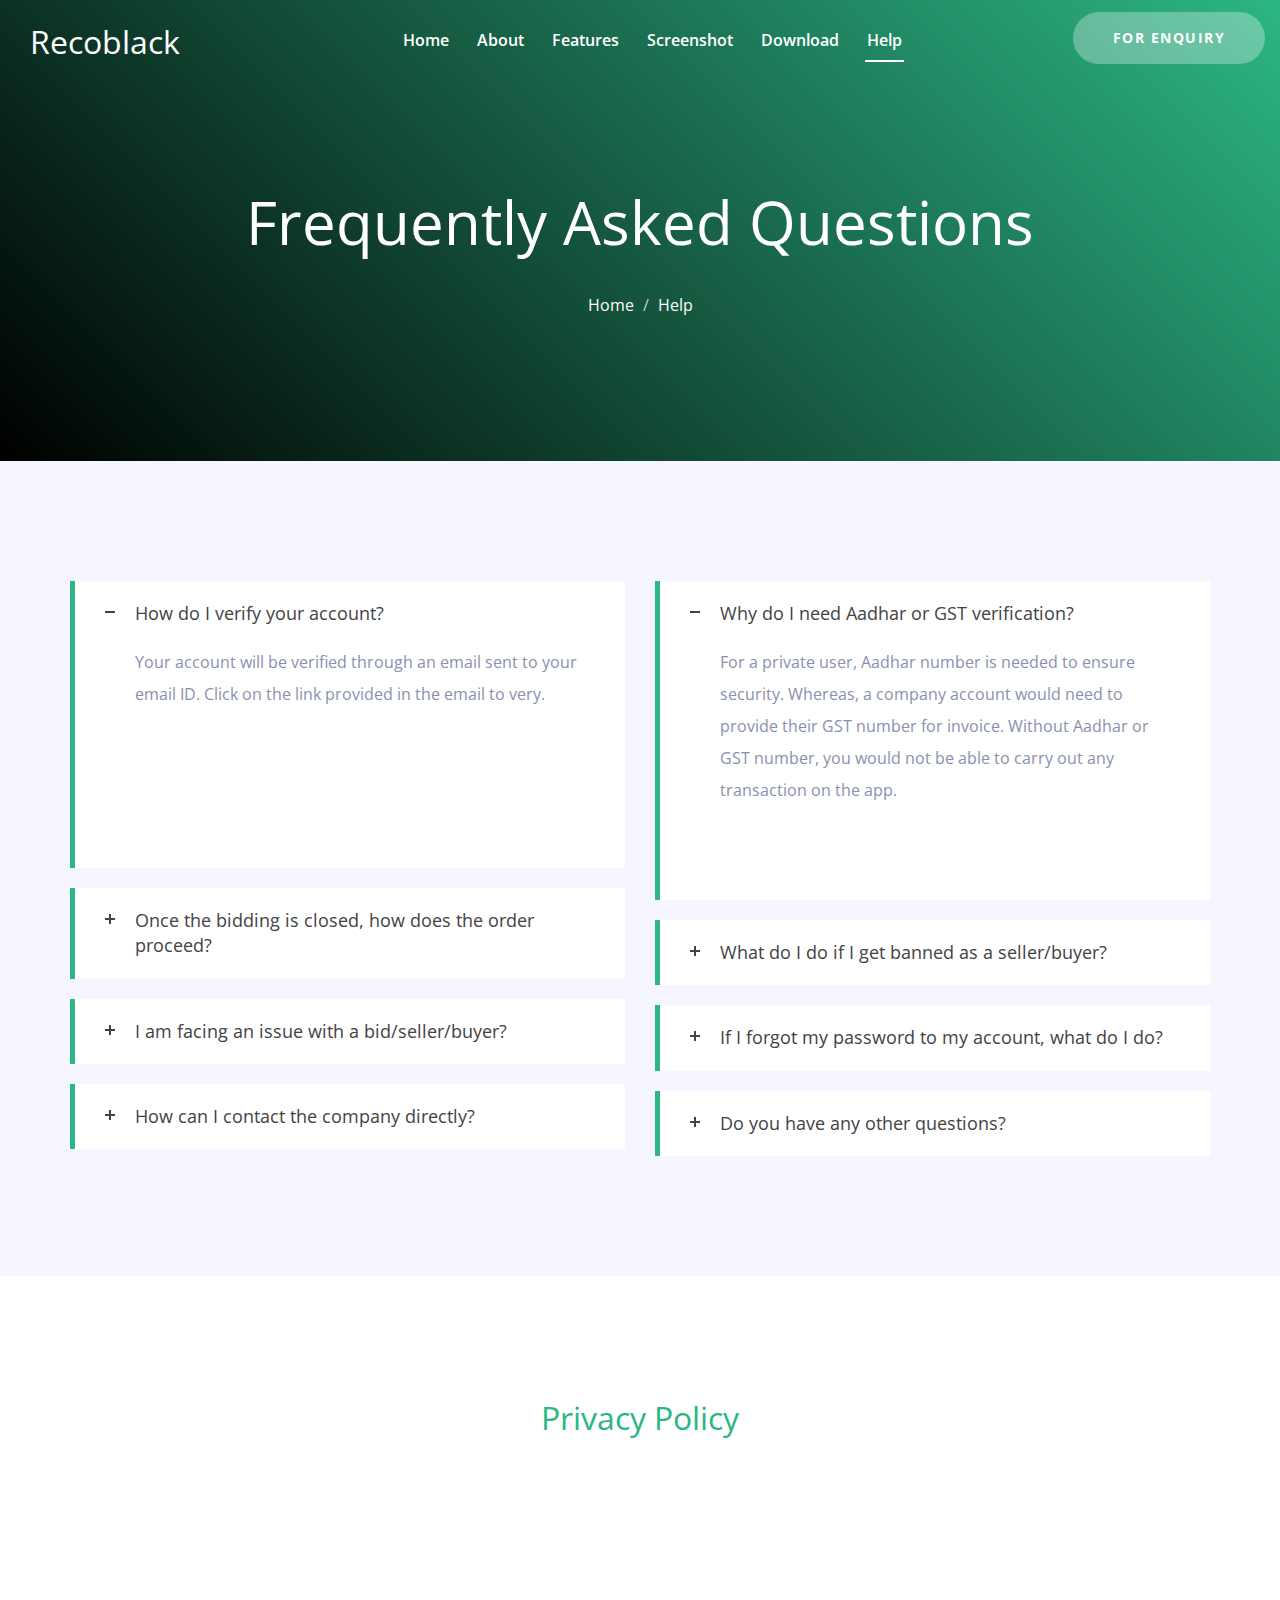
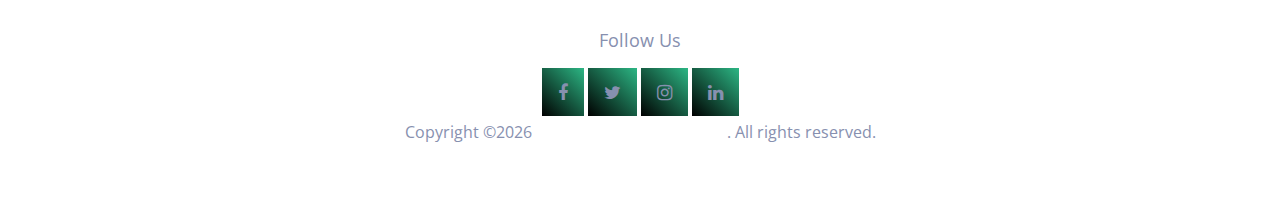
==== help.html @ 941f331d "Add files via upload" ====
<!doctype html>
<html class="no-js" lang="zxx">

<head>
    <meta charset="utf-8">
    <meta name="author" content="Ashekur Rahman">
    <meta name="description" content="">
    <meta name="keywords" content="HTML,CSS,XML,JavaScript">
    <meta http-equiv="x-ua-compatible" content="ie=edge">
    <meta name="viewport" content="width=device-width, initial-scale=1.0">
    <!-- Title -->
    <title>Recoblack</title>
    <link rel="stylesheet" href="https://www.w3schools.com/w3css/4/w3.css">
<link rel="stylesheet" href="https://www.w3schools.com/lib/w3-theme-black.css">
<link rel="stylesheet" href="https://cdnjs.cloudflare.com/ajax/libs/font-awesome/4.7.0/css/font-awesome.min.css">
    <!-- Place favicon.ico in the root directory -->
    <link rel="apple-touch-icon" href="images/apple-touch-icon.png">
    
    <!-- Plugin-CSS -->
    <link rel="stylesheet" href="css/bootstrap.min.css">
    <link rel="stylesheet" href="css/owl.carousel.min.css">
    <link rel="stylesheet" href="css/linearicons.css">
    <link rel="stylesheet" href="css/magnific-popup.css">
    <link rel="stylesheet" href="css/animate.css">
    <!-- Main-Stylesheets -->
    <link rel="stylesheet" href="css/normalize.css">
    <link rel="stylesheet" href="style.css">
    <link rel="stylesheet" href="css/responsive.css">
    <script src="js/vendor/modernizr-2.8.3.min.js"></script>
</head>

<body data-spy="scroll" data-target=".mainmenu-area">
    <!-- Preloader-content -->
    <div class="preloader">
        <span><i class="lnr lnr-sun"></i></span>
    </div>
    <!-- MainMenu-Area -->
    <nav class="mainmenu-area" data-spy="affix" data-offset-top="200">
        <div class="container-fluid">
            <div class="navbar-header">
                <button type="button" class="navbar-toggle" data-toggle="collapse" data-target="#primary_menu">
                    <span class="icon-bar"></span>
                    <span class="icon-bar"></span>
                    <span class="icon-bar"></span>
                </button>
                <a class="navbar-brand" href="index.html"><!---<img src="images/logo.png" alt="Logo">--> <h3 class="white-color">Recoblack</h3> </a>
                
            </div>
            <div class="collapse navbar-collapse" id="primary_menu">
                <ul class="nav navbar-nav mainmenu">
                    <li><a href="index.html#home_page">Home</a></li>
                    <li><a href="index.html#about_page">About</a></li>
                    <li><a href="index.html#features_page">Features</a></li>
                    <li><a href="index.html#gallery_page">Screenshot</a></li>
                    <li><a href="index.html#download">Download</a></li>

                    <li class="active"><a href="#">Help</a></li>
                </ul>
                <div class="right-button hidden-xs" >
                    <a href="#" onclick="document.getElementById('contact').style.display='block'">For Enquiry</a>
                </div>
            </div>
        </div>
    </nav>
    <!-- MainMenu-Area-End -->

    <header class="site-header">
        <div class="container">
            <div class="row">
                <div class="col-xs-12 text-center">
                    <h1 class="white-color">Frequently Asked Questions</h1>
                    <ul class="breadcrumb">
                        <li><a href="index.html">Home</a></li>
                        <li>Help</li>
                    </ul>
                </div>
            </div>
        </div>
    </header>
    <section id="questions_page" class="questions-area section-padding">
        <div class="container">
           
            <div class="row">
                <div class="col-xs-12 col-sm-6">
                    <div class="toggole-boxs">
                        <h3>How do I verify your account? </h3>
                        <div>
                            <p>Your account will be verified through an email sent to your email ID. Click on the link provided in the email to very.</p>
                        </div>
                        <h3>Once the bidding is closed, how does the order proceed?</h3>
                        <div>
                            <p>Once the bidding has closed, the top three buyers would be chosen. The seller will then contact the top three and would proceed to sell his product to the bidder of choice and vice versa. Recoblack is an enabling platform for buyer and seller to connect. We are not responsible for offline transactions post bidding. </p>
                        </div>
                        <h3>I am facing an issue with a bid/seller/buyer? </h3>
                        <div>
                            <p>If you are facing any problem please contact the recoblack support team via email only, which is provided in the contact us section.</p>
                        </div>
                        <h3>How can I contact the company directly?   </h3>
                        <div>
                            <p>Various ways to contact the company are provided in the contact us section.</p>
                        </div>
                    </div>
                </div>
                <div class="col-xs-12 col-sm-6">
                    <div class="space-20 hidden visible-xs"></div>
                    <div class="toggole-boxs">
                        <h3>Why do I need Aadhar or GST verification? </h3>
                        <div>
                            <p>For a private user, Aadhar number is needed to ensure security. Whereas, a company account would need to provide their GST number for invoice. Without Aadhar or GST number, you would not be able to carry out any transaction on the app.</p>
                            
                        </div>
                        <h3>What do I do if I get banned as a seller/buyer? </h3>
                        <div>
                            <p>If you get banned as a seller/buyer it means you have violated the terms and conditions resulting in your account being suspended. In order to fix this issue, you will need to get in touch with our customer care via email only. Please provide relevant screenshots and describe the issue which led to the ban which would help us understand how we can fix the issue.</p>
                        </div>
                        <h3>If I forgot my password to my account, what do I do?     </h3>
                        <div>
                            <p>You can click on the forgot password option. We will send you an email with a link provided to reset your password. </p>
                        </div>
                        <h3>Do you have any other questions? </h3>
                        <div>
                            <p>Various ways to contact the company are provided in the contact us section or use Enquiry button</p>
                        </div>
                    </div>
                </div>
            </div>
        </div>
    </section>
    <!--Questions-Area-End -->
   <!-- Subscribe-Form -->
   <div class="subscribe-area section-padding" id="privacy">
    <div class="container">
        <div class="row">
            <div class="col-xs-12 col-sm-8 col-sm-offset-2">
               
                    <h3 class="colorhead text-center">Privacy Policy</h3>
                    <div class="space-20"></div>
                    
                
            </div>
        </div>
        <div>
            <!-- <img src="./images/ziptrax-logo.png" alt="" style="width: 100%; height: 360px;"> -->

            </div>
    </div>
</div>
<!-- Subscribe-Form-Area -->
    <!-- Footer-Area -->
    <footer class="footer-area" id="contact_page">
       
        <footer class="w3-container w3-padding-32 w3-theme-d1 w3-center">
            <h4>Follow Us</h4>
            <a class="w3-button w3-large fillbutton" href="https://www.facebook.com/ziptraxtech/" title="Facebook" target="new"><i class="fa fa-facebook"></i></a>
        <a class="w3-button w3-large fillbutton" href="https://twitter.com/rohankaji" title="Twitter" target="new"><i class="fa fa-twitter"></i></a>
        <!-- <a class="w3-button w3-large w3-teal" href="javascript:void(0)" title="Google +"><i class="fa fa-google-plus"></i></a> -->
        <a class="w3-button w3-large fillbutton" href="javascript:void(0)" title="Instagram" target="new"><i class="fa fa-instagram"></i></a>
        <a class="w3-button w3-large fillbutton w3-hide-small" href="https://www.linkedin.com/company/ziptrax/" title="Linkedin" target="new"><i class="fa fa-linkedin"></i></a>
        <P><span>Copyright &copy;<script>document.write(new Date().getFullYear());</script><a class="white-color" href="http://www.ziptrax.in" target="new"> Ziptrax CleanTech Pvt Ltd</a>. All rights reserved. <br> <a class="white-color" href="#privacy" onclick="document.getElementById('c_soon').style.display='block'">Click to read our privacy policies.</a> </span>
      
          
            
          </footer>
        <!-- Footer-Bootom-End -->
    </footer>
    <!-- Footer-Area-End -->
     <!-- Contact Modal -->
     <div id="contact" class="w3-modal fillform">
        <div class="w3-modal-content w3-animate-zoom">
          <div class="w3-container fillup">
            <span onclick="document.getElementById('contact').style.display='none'" class="w3-button w3-display-topright w3-large">x</span>
            <center> <h1>Fill it up!</h1></center>
          </div>
        <div class="w3-container">
            <div class="row">
                <div class="col-xs-12 ">
                        <form id="gform" style="padding-bottom:80px" onsubmit="return checkform(this);" method="POST" action="https://script.google.com/macros/s/AKfycby5FLrB50_TcEJ8p5KiozFEVyUSJob_1kOhqjcjvRZ7lTuUz0I/exec">
                            <div class="form-group col-md-6">
                                <label for="name">Name</label>
                                <input type="name" class="form-control" name="name" id="name" placeholder="Name" required>
                            </div>
                            <div class="form-group col-md-6">
                                <label for="email">Email address</label>
                                <input type="email" class="form-control" name="email" id="email" placeholder="Email" required>
                            </div>
                            <div class="form-group col-md-12">
                                <label for="message">Message</label> <br>
                                <textarea placeholder="Add your message" name="message" id="message" style="width: 100%;" required></textarea>
                            </div>
                            <div class="form-group col-md-12">
                                <label for="phone_number">Phone Number</label>
                                <input type="number" class="form-control" name="phone_number" id="phone_number" placeholder="Mobile Number" required maxlength="10">
                            </div>
                           
                            <!-- START CAPTCHA -->
                            <center><div class="capbox">
                                <div id="CaptchaDiv"></div>
                                <div class="capbox-inner">
                                    Type the above number:
                                    <input type="hidden" id="txtCaptcha">
                                    <input type="text" name="CaptchaInput" id="CaptchaInput" size="15">
                                </div>
                                <br>
                            </div></center>
                            
                            <!-- END CAPTCHA -->
                            <div class="col-md-12 submitbutton">
                                <center> <button type="submit" class="btn btn-info" id="submit">Submit</button> </center>
                            </div>
                        </form>
                    </div>
    
            
                </div>
            </div>
        </div>
      </div>
    <div id="c_soon" class="w3-modal fillform">
        <div class="w3-modal-content w3-animate-zoom">
          <div class="w3-container fillup">
            <span onclick="document.getElementById('c_soon').style.display='none'" class="w3-button w3-display-topright w3-large">x</span>
            <center> <h1>Coming Soon</h1></center>
            <br><br>
            <center><h3>Will be availabe with the release of application.</h1></center>

          </div>
       
    </div>

      
    <!--Vendor-JS-->
    <script src="js/vendor/jquery-1.12.4.min.js"></script>
    <script src="js/vendor/jquery-ui.js"></script>
    <script src="js/vendor/bootstrap.min.js"></script>
    <!--Plugin-JS-->
    <script src="js/owl.carousel.min.js"></script>
    <script src="js/contact-form.js"></script>
    <script src="js/ajaxchimp.js"></script>
    <script src="js/scrollUp.min.js"></script>
    <script src="js/magnific-popup.min.js"></script>
    <script src="js/wow.min.js"></script>
    <!--Main-active-JS-->
    <script src="js/main.js"></script>
</body>

</html>
---- css/linearicons.css ----
@font-face {
	font-family: 'Linearicons-Free';
	src:url('../fonts/Linearicons-Free.eot?w118d');
	src:url('../fonts/Linearicons-Free.eot?#iefixw118d') format('embedded-opentype'),
		url('../fonts/Linearicons-Free.woff2?w118d') format('woff2'),
		url('../fonts/Linearicons-Free.woff?w118d') format('woff'),
		url('../fonts/Linearicons-Free.ttf?w118d') format('truetype'),
		url('../fonts/Linearicons-Free.svg?w118d#Linearicons-Free') format('svg');
	font-weight: normal;
	font-style: normal;
}

.lnr {
	font-family: 'Linearicons-Free';
	speak: none;
	font-style: normal;
	font-weight: normal;
	font-variant: normal;
	text-transform: none;
	line-height: 1;

	/* Better Font Rendering =========== */
	-webkit-font-smoothing: antialiased;
	-moz-osx-font-smoothing: grayscale;
}

.lnr-home:before {
	content: "\e800";
}
.lnr-apartment:before {
	content: "\e801";
}
.lnr-pencil:before {
	content: "\e802";
}
.lnr-magic-wand:before {
	content: "\e803";
}
.lnr-drop:before {
	content: "\e804";
}
.lnr-lighter:before {
	content: "\e805";
}
.lnr-poop:before {
	content: "\e806";
}
.lnr-sun:before {
	content: "\e807";
}
.lnr-moon:before {
	content: "\e808";
}
.lnr-cloud:before {
	content: "\e809";
}
.lnr-cloud-upload:before {
	content: "\e80a";
}
.lnr-cloud-download:before {
	content: "\e80b";
}
.lnr-cloud-sync:before {
	content: "\e80c";
}
.lnr-cloud-check:before {
	content: "\e80d";
}
.lnr-database:before {
	content: "\e80e";
}
.lnr-lock:before {
	content: "\e80f";
}
.lnr-cog:before {
	content: "\e810";
}
.lnr-trash:before {
	content: "\e811";
}
.lnr-dice:before {
	content: "\e812";
}
.lnr-heart:before {
	content: "\e813";
}
.lnr-star:before {
	content: "\e814";
}
.lnr-star-half:before {
	content: "\e815";
}
.lnr-star-empty:before {
	content: "\e816";
}
.lnr-flag:before {
	content: "\e817";
}
.lnr-envelope:before {
	content: "\e818";
}
.lnr-paperclip:before {
	content: "\e819";
}
.lnr-inbox:before {
	content: "\e81a";
}
.lnr-eye:before {
	content: "\e81b";
}
.lnr-printer:before {
	content: "\e81c";
}
.lnr-file-empty:before {
	content: "\e81d";
}
.lnr-file-add:before {
	content: "\e81e";
}
.lnr-enter:before {
	content: "\e81f";
}
.lnr-exit:before {
	content: "\e820";
}
.lnr-graduation-hat:before {
	content: "\e821";
}
.lnr-license:before {
	content: "\e822";
}
.lnr-music-note:before {
	content: "\e823";
}
.lnr-film-play:before {
	content: "\e824";
}
.lnr-camera-video:before {
	content: "\e825";
}
.lnr-camera:before {
	content: "\e826";
}
.lnr-picture:before {
	content: "\e827";
}
.lnr-book:before {
	content: "\e828";
}
.lnr-bookmark:before {
	content: "\e829";
}
.lnr-user:before {
	content: "\e82a";
}
.lnr-users:before {
	content: "\e82b";
}
.lnr-shirt:before {
	content: "\e82c";
}
.lnr-store:before {
	content: "\e82d";
}
.lnr-cart:before {
	content: "\e82e";
}
.lnr-tag:before {
	content: "\e82f";
}
.lnr-phone-handset:before {
	content: "\e830";
}
.lnr-phone:before {
	content: "\e831";
}
.lnr-pushpin:before {
	content: "\e832";
}
.lnr-map-marker:before {
	content: "\e833";
}
.lnr-map:before {
	content: "\e834";
}
.lnr-location:before {
	content: "\e835";
}
.lnr-calendar-full:before {
	content: "\e836";
}
.lnr-keyboard:before {
	content: "\e837";
}
.lnr-spell-check:before {
	content: "\e838";
}
.lnr-screen:before {
	content: "\e839";
}
.lnr-smartphone:before {
	content: "\e83a";
}
.lnr-tablet:before {
	content: "\e83b";
}
.lnr-laptop:before {
	content: "\e83c";
}
.lnr-laptop-phone:before {
	content: "\e83d";
}
.lnr-power-switch:before {
	content: "\e83e";
}
.lnr-bubble:before {
	content: "\e83f";
}
.lnr-heart-pulse:before {
	content: "\e840";
}
.lnr-construction:before {
	content: "\e841";
}
.lnr-pie-chart:before {
	content: "\e842";
}
.lnr-chart-bars:before {
	content: "\e843";
}
.lnr-gift:before {
	content: "\e844";
}
.lnr-diamond:before {
	content: "\e845";
}
.lnr-linearicons:before {
	content: "\e846";
}
.lnr-dinner:before {
	content: "\e847";
}
.lnr-coffee-cup:before {
	content: "\e848";
}
.lnr-leaf:before {
	content: "\e849";
}
.lnr-paw:before {
	content: "\e84a";
}
.lnr-rocket:before {
	content: "\e84b";
}
.lnr-briefcase:before {
	content: "\e84c";
}
.lnr-bus:before {
	content: "\e84d";
}
.lnr-car:before {
	content: "\e84e";
}
.lnr-train:before {
	content: "\e84f";
}
.lnr-bicycle:before {
	content: "\e850";
}
.lnr-wheelchair:before {
	content: "\e851";
}
.lnr-select:before {
	content: "\e852";
}
.lnr-earth:before {
	content: "\e853";
}
.lnr-smile:before {
	content: "\e854";
}
.lnr-sad:before {
	content: "\e855";
}
.lnr-neutral:before {
	content: "\e856";
}
.lnr-mustache:before {
	content: "\e857";
}
.lnr-alarm:before {
	content: "\e858";
}
.lnr-bullhorn:before {
	content: "\e859";
}
.lnr-volume-high:before {
	content: "\e85a";
}
.lnr-volume-medium:before {
	content: "\e85b";
}
.lnr-volume-low:before {
	content: "\e85c";
}
.lnr-volume:before {
	content: "\e85d";
}
.lnr-mic:before {
	content: "\e85e";
}
.lnr-hourglass:before {
	content: "\e85f";
}
.lnr-undo:before {
	content: "\e860";
}
.lnr-redo:before {
	content: "\e861";
}
.lnr-sync:before {
	content: "\e862";
}
.lnr-history:before {
	content: "\e863";
}
.lnr-clock:before {
	content: "\e864";
}
.lnr-download:before {
	content: "\e865";
}
.lnr-upload:before {
	content: "\e866";
}
.lnr-enter-down:before {
	content: "\e867";
}
.lnr-exit-up:before {
	content: "\e868";
}
.lnr-bug:before {
	content: "\e869";
}
.lnr-code:before {
	content: "\e86a";
}
.lnr-link:before {
	content: "\e86b";
}
.lnr-unlink:before {
	content: "\e86c";
}
.lnr-thumbs-up:before {
	content: "\e86d";
}
.lnr-thumbs-down:before {
	content: "\e86e";
}
.lnr-magnifier:before {
	content: "\e86f";
}
.lnr-cross:before {
	content: "\e870";
}
.lnr-menu:before {
	content: "\e871";
}
.lnr-list:before {
	content: "\e872";
}
.lnr-chevron-up:before {
	content: "\e873";
}
.lnr-chevron-down:before {
	content: "\e874";
}
.lnr-chevron-left:before {
	content: "\e875";
}
.lnr-chevron-right:before {
	content: "\e876";
}
.lnr-arrow-up:before {
	content: "\e877";
}
.lnr-arrow-down:before {
	content: "\e878";
}
.lnr-arrow-left:before {
	content: "\e879";
}
.lnr-arrow-right:before {
	content: "\e87a";
}
.lnr-move:before {
	content: "\e87b";
}
.lnr-warning:before {
	content: "\e87c";
}
.lnr-question-circle:before {
	content: "\e87d";
}
.lnr-menu-circle:before {
	content: "\e87e";
}
.lnr-checkmark-circle:before {
	content: "\e87f";
}
.lnr-cross-circle:before {
	content: "\e880";
}
.lnr-plus-circle:before {
	content: "\e881";
}
.lnr-circle-minus:before {
	content: "\e882";
}
.lnr-arrow-up-circle:before {
	content: "\e883";
}
.lnr-arrow-down-circle:before {
	content: "\e884";
}
.lnr-arrow-left-circle:before {
	content: "\e885";
}
.lnr-arrow-right-circle:before {
	content: "\e886";
}
.lnr-chevron-up-circle:before {
	content: "\e887";
}
.lnr-chevron-down-circle:before {
	content: "\e888";
}
.lnr-chevron-left-circle:before {
	content: "\e889";
}
.lnr-chevron-right-circle:before {
	content: "\e88a";
}
.lnr-crop:before {
	content: "\e88b";
}
.lnr-frame-expand:before {
	content: "\e88c";
}
.lnr-frame-contract:before {
	content: "\e88d";
}
.lnr-layers:before {
	content: "\e88e";
}
.lnr-funnel:before {
	content: "\e88f";
}
.lnr-text-format:before {
	content: "\e890";
}
.lnr-text-format-remove:before {
	content: "\e891";
}
.lnr-text-size:before {
	content: "\e892";
}
.lnr-bold:before {
	content: "\e893";
}
.lnr-italic:before {
	content: "\e894";
}
.lnr-underline:before {
	content: "\e895";
}
.lnr-strikethrough:before {
	content: "\e896";
}
.lnr-highlight:before {
	content: "\e897";
}
.lnr-text-align-left:before {
	content: "\e898";
}
.lnr-text-align-center:before {
	content: "\e899";
}
.lnr-text-align-right:before {
	content: "\e89a";
}
.lnr-text-align-justify:before {
	content: "\e89b";
}
.lnr-line-spacing:before {
	content: "\e89c";
}
.lnr-indent-increase:before {
	content: "\e89d";
}
.lnr-indent-decrease:before {
	content: "\e89e";
}
.lnr-pilcrow:before {
	content: "\e89f";
}
.lnr-direction-ltr:before {
	content: "\e8a0";
}
.lnr-direction-rtl:before {
	content: "\e8a1";
}
.lnr-page-break:before {
	content: "\e8a2";
}
.lnr-sort-alpha-asc:before {
	content: "\e8a3";
}
.lnr-sort-amount-asc:before {
	content: "\e8a4";
}
.lnr-hand:before {
	content: "\e8a5";
}
.lnr-pointer-up:before {
	content: "\e8a6";
}
.lnr-pointer-right:before {
	content: "\e8a7";
}
.lnr-pointer-down:before {
	content: "\e8a8";
}
.lnr-pointer-left:before {
	content: "\e8a9";
}
---- style.css ----
/*
CSS INDEX
===================
1. Google font
2. Theme Default CSS
3. Button-Style
4. Helper-Classes
5. MainMenu-Area
6. Page-Title
7. Home-Area
8. Progress-Area
9. Video-Area
10. Feature-Area
11. Service-Box
12. Testimonial-Area
13. Gallery-Area
14. Download-Area
15. Price-Area
16. Questions-area
17. Subscribe-Form
18. Footer-Area
19. ScrollUp-Button
20. Blog-Post
21. Pagination
22. Comment-Respond
23. Form-Stype
-----------------------------------------------------------------------------------*/

/*-----------------
1. Google font
------------------*/

@import url('https://fonts.googleapis.com/css?family=Open+Sans:300,400,400i,600,700,800');

/*-------------------
2. Theme Default CSS
--------------------*/

* {
    outline: none;
}

a {
    text-decoration: none;
    outline: none;
    -webkit-transition: 0.4s;
    -o-transition: 0.4s;
    transition: 0.4s;
    color: #333333;
}

input:focus,
button:focus,
a:focus,
a:hover {
    text-decoration: none;
    outline: none;
    color: #2cb684;
}

img {
    max-width: 100%;
    height: auto;
}

h1,
h2,
h3,
h4,
h5,
h6 {
    margin: 0 0 15px;
    font-weight: 400;
    line-height: 1.4em;
}

h1 {
    font-size: 60px;
}

h2 {
    font-size: 50px;
}

h3 {
    font-size: 32px;
}

html,
body {
    height: 100%
}

body {
    font-family: 'Open Sans', sans-serif;
    font-weight: 400;
    font-size: 16px;
    line-height: 32px;
    color: #8790af;
}


/* Remove Chrome Input Field's Unwanted Yellow Background Color */

input:-webkit-autofill,
input:-webkit-autofill:hover,
input:-webkit-autofill:focus {
    -webkit-box-shadow: 0 0 0px 1000px white inset !important;
}

/*-- 3. Button-Style --*/

.bttn-white {
    position: relative;
    /* Permalink - use to edit and share this gradient: https://colorzilla.com/gradient-editor/#000000+0,2cb684+100 */
    background: #000000; /* Old browsers */
    background: -moz-linear-gradient(45deg,  #000000 0%, #2cb684 100%); /* FF3.6-15 */
    background: -webkit-linear-gradient(45deg,  #000000 0%,#2cb684 100%); /* Chrome10-25,Safari5.1-6 */
    background: linear-gradient(45deg,  #000000 0%,#2cb684 100%); /* W3C, IE10+, FF16+, Chrome26+, Opera12+, Safari7+ */
    filter: progid:DXImageTransform.Microsoft.gradient( startColorstr='#000000', endColorstr='#2cb684',GradientType=1 ); /* IE6-9 fallback on horizontal gradient */

    overflow: hidden;
    z-index: 1;
    margin-right: 10px;
    border: none;
}

.bttn-white img {
    height: 20px;
    margin-right: 5px;
    margin-top: -5px;
    display: inline-block;
}



.bttn-white:before {
    content: "";
    position: absolute;
    left: 0;
    top: 0;
    width: 100%;
    height: 100%;
    background-color: #ffffff;
    z-index: -1;
    -webkit-transition: 0.3s;
    -o-transition: 0.3s;
    transition: 0.3s;
    opacity: 1;
}

.bttn-white.active,
.bttn-white:hover {
    color: #ffffff;
}

.bttn-white.active:before,
.bttn-white:hover:before {
    opacity: 0;
}

.bttn-default,
.bttn-white {
    padding: 12px 30px;
    background-color: #ffffff;
    display: inline-block;
    color: #2cb684;
    text-transform: uppercase;
    border-radius: 50px;
    letter-spacing: 1.5px;
    font-weight: 700;
    font-size: 14px;
    -webkit-transition: 0.3s;
    -o-transition: 0.3s;
    transition: 0.3s;
    border: none;
}

.bttn-default .lnr,
.bttn-white .lnr {
    margin-right: 10px;
}


.bttn-default {
    padding: 12px 40px;
    /* Permalink - use to edit and share this gradient: http://colorzilla.com/gradient-editor/#482cbf+0,6ac6f0+100 */
    background: rgb(72, 44, 191);
    /* Old browsers */
    /* FF3.6-15 */
    background: -webkit-linear-gradient(45deg, rgba(72, 44, 191, 1) 0%, rgba(106, 198, 240, 1) 100%);
    /* Chrome10-25,Safari5.1-6 */
    background: -o-linear-gradient(45deg, rgba(72, 44, 191, 1) 0%, rgba(106, 198, 240, 1) 100%);
    background: linear-gradient(45deg, rgba(72, 44, 191, 1) 0%, rgba(106, 198, 240, 1) 100%);
    /* W3C, IE10+, FF16+, Chrome26+, Opera12+, Safari7+ */
    filter: progid:DXImageTransform.Microsoft.gradient( startColorstr='#482cbf', endColorstr='#6ac6f0', GradientType=1);
    color: #ffffff;
    -webkit-box-shadow: 0 0 0 0 rgba(0, 0, 0, 0.1);
    box-shadow: 0 0 0 0 rgba(0, 0, 0, 0.1);
    -webkit-transform: translateY(0);
    -ms-transform: translateY(0);
    transform: translateY(0);
}

.bttn-default:hover {
    color: #ffffff;
    -webkit-box-shadow: 0 25px 50px -20px rgba(0, 0, 0, 0.6);
    box-shadow: 0 25px 50px -20px rgba(0, 0, 0, 0.6);
    -webkit-transform: translateY(-5px);
    -ms-transform: translateY(-5px);
    transform: translateY(-5px);
}

.sq {
    border-radius: 3px !important;
}


/*-- 4. Helper-Classes --*/

.section-padding-top {
    padding-top: 120px;
}

.section-padding {
    padding-top: 120px;
    padding-bottom: 120px;
}

.upper {
    text-transform: uppercase;
}

.angle,
.overlay {
    position: relative;
    z-index: 1;
}

.overlay:before {
    content: "";
    position: absolute;
    left: 0;
    top: 0;
    width: 100%;
    height: 100%;
    /* Permalink - use to edit and share this gradient: https://colorzilla.com/gradient-editor/#000000+0,2cb684+100 */
background: #000000; /* Old browsers */
background: -moz-linear-gradient(45deg,  #000000 0%, #2cb684 100%); /* FF3.6-15 */
background: -webkit-linear-gradient(45deg,  #000000 0%,#2cb684 100%); /* Chrome10-25,Safari5.1-6 */
background: linear-gradient(45deg,  #000000 0%,#2cb684 100%); /* W3C, IE10+, FF16+, Chrome26+, Opera12+, Safari7+ */
filter: progid:DXImageTransform.Microsoft.gradient( startColorstr='#000000', endColorstr='#2cb684',GradientType=1 ); /* IE6-9 fallback on horizontal gradient */

    opacity: 0.8;
    /* IE6-9 fallback on horizontal gradient */
    z-index: -2;
}

.angle:after {
    content: "";
    position: absolute;
    left: 0;
    bottom: 0;
    width: 100%;
    height: 150px;
    background: rgba(0, 0, 0, 0) -webkit-linear-gradient(left bottom, #ffffff 50%, transparent 50%) repeat scroll 0 0;
    background: rgba(0, 0, 0, 0) -webkit-gradient(linear, left bottom, right top, color-stop(50%, #ffffff), color-stop(50%, transparent)) repeat scroll 0 0;
    background: rgba(0, 0, 0, 0) -o-linear-gradient(left bottom, #ffffff 50%, transparent 50%) repeat scroll 0 0;
    background: rgba(0, 0, 0, 0) linear-gradient(to right top, #ffffff 50%, transparent 50%) repeat scroll 0 0;
    z-index: -1;
}

.dark-color {
    color: #434345
}

.blue-color {
    color: #2cb684;
}

.white-color {
    color: #ffffff !important;
}

.gray-bg {
    background-color: #f5f6ff;
}

/*-- 5. MainMenu-Area --*/

.mainmenu-area {
    position: absolute;
    left: 0;
    top: 0;
    width: 100%;
    z-index: 9999;
    padding: 20px 140px 15px 0;
    background: transparent;
    -webkit-transition: 0.3s;
    -o-transition: 0.3s;
    transition: 0.3s;
}

.mainmenu-area:before {
    content: '';
    position: absolute;
    left: 0;
    top: 0;
    width: 100%;
    height: 100%;
    /* Permalink - use to edit and share this gradient: https://colorzilla.com/gradient-editor/#000000+0,2cb684+100 */
background: #000000; /* Old browsers */
background: -moz-linear-gradient(45deg,  #000000 0%, #2cb684 100%); /* FF3.6-15 */
background: -webkit-linear-gradient(45deg,  #000000 0%,#2cb684 100%); /* Chrome10-25,Safari5.1-6 */
background: linear-gradient(45deg,  #000000 0%,#2cb684 100%); /* W3C, IE10+, FF16+, Chrome26+, Opera12+, Safari7+ */
filter: progid:DXImageTransform.Microsoft.gradient( startColorstr='#000000', endColorstr='#2cb684',GradientType=1 ); /* IE6-9 fallback on horizontal gradient */

    z-index: -1;
    opacity: 0;
    -webkit-transition: 0.3s;
    -o-transition: 0.3s;
    transition: 0.3s;
}

.mainmenu-area.affix {
    position: fixed;
    top: 0;
}

.mainmenu-area.affix:before {
    opacity: 1;
}

.mainmenu-area .right-button {
    position: absolute;
    right: 15px;
    top: 12px;
}

.mainmenu-area .right-button a {
    color: #ffffff;
    padding: 10px 40px;
    border-radius: 50px;
    background-color: rgba(255, 255, 255, 0.3);
    display: inline-block;
    text-transform: uppercase;
    letter-spacing: 1.5px;
    font-weight: 700;
    font-size: 14px;
}

.mainmenu-area .right-button a:hover {
    background-color: rgba(255, 255, 255, 1);
    color: #2cb684;
}

.mainmenu-area ul.mainmenu {
    text-align: center;
    float: none;
    display: block;
}

.mainmenu-area ul.mainmenu li {
    float: none;
    display: inline-block;
    text-align: center;
}

.mainmenu-area ul.nav.navbar-nav li a {
    color: #ffffff;
    padding: 10px 2px;
    text-transform: capitalize;
    background: transparent;
    font-weight: 600;
    border-bottom: 2px solid transparent;
    margin: 0 15px;
}

.mainmenu-area ul.nav.navbar-nav li a:hover,
.mainmenu-area ul.nav.navbar-nav li.active a {
    border-bottom-color: #ffffff;
}

.mainmenu-area .navbar-brand {
    height: auto;
    padding: 0 15px;
}

.mainmenu-area .navbar-brand img {
    height: 40px;
}

/*-- 6. Page-Title --*/

.page-title .title {
    position: relative;
    display: inline-block;
    text-transform: uppercase;
    letter-spacing: 1.5px;
    color: #8790af;
    font-weight: 600;
}

.text-center.page-title .title:before,
.page-title .title:after {
    content: '';
    width: 50px;
    height: 1px;
    display: inline-block;
    background-color: #e1e1e1;
    margin: 0 15px;
    -webkit-transform: translateY(-4px);
    -ms-transform: translateY(-4px);
    transform: translateY(-4px);
}

/*-- 7. Home-Area --*/

.home-area {
    width: 100%;
    background: url('images/header-bg.jpg') no-repeat scroll center bottom / cover;
    padding-top: 26vh;
    color: #ffffff;
    margin-bottom: 100px;
}

.home-area .mobile-image {
    margin-right: 0;
    margin-left: 0;
    margin-bottom: -158px;
}

/*-- 8. Progress-Area --*/

.progress-area {
    background-image: url('images/progress-bg.jpg');
    background-repeat: no-repeat;
    background-position: right center;
    /* background-size: auto 100%; */
    margin-top: 90px;
    margin-bottom: 220px;
    color: #FFFFFF;
    /* background-color: #7DC3AA; */
}

.progress-area .mobile-image {
    margin-top: -50px;
    margin-bottom: -153px;
}

/*-- 9. Video-Area --*/

.video-area {
    background-image: url('images/video-bg.jpg');
    background-repeat: no-repeat;
    background-position: left center;
    background-size: auto 100%;
    margin-bottom: 120px;
}

.video-photo {
    
    position: relative;
    border-radius: 5px;
    overflow: hidden;
}

.video-photo > img {
    
    width: 100%;
}

.video-area a.video-button {
    position: absolute;
    top: 50%;
    left: 50%;
    -webkit-transform: translate(-50%, -50%);
    -ms-transform: translate(-50%, -50%);
    transform: translate(-50%, -50%);
    border-radius: 50%;
}

/*-- 10. Feature-Area --*/

.feature-area {
    color: #ffffff;
    /*#2cb684 #000000*/
   /* Permalink - use to edit and share this gradient: https://colorzilla.com/gradient-editor/#2cb684+0,000000+100 */
background: #2cb684; /* Old browsers */
background: -moz-radial-gradient(center, ellipse cover,  #2cb684 0%, #000000 100%); /* FF3.6-15 */
background: -webkit-radial-gradient(center, ellipse cover,  #2cb684 0%,#000000 100%); /* Chrome10-25,Safari5.1-6 */
background: radial-gradient(ellipse at center,  #2cb684 0%,#000000 100%); /* W3C, IE10+, FF16+, Chrome26+, Opera12+, Safari7+ */
filter: progid:DXImageTransform.Microsoft.gradient( startColorstr='#2cb684', endColorstr='#000000',GradientType=1 ); /* IE6-9 fallback on horizontal gradient */

    /* background-image: url('images/feature-bg.png'); */
    /* background-position: bottom -120px center; */
    background-repeat: no-repeat;
    background-size: auto 94%;
    margin-bottom: 142px;
}

.feature-area .page-title .title {
    color: #ffffff;
}

.feature-area .mobile-image {
    margin-bottom: -45px;
}

/*-- 11. Service-Box --*/

.service-box {
    position: relative;
    padding-left: 100px;
}

.team-slide .owl-controls .owl-nav > div,
.service-box .box-icon {
    position: absolute;
    left: 0;
    top: 0;
    width: 70px;
    height: 70px;
    border-radius: 100%;
    text-align: center;
    font-size: 20px;
    line-height: 72px;
   /* Permalink - use to edit and share this gradient: https://colorzilla.com/gradient-editor/#000000+0,2cb684+100 */
background: #000000; /* Old browsers */
background: -moz-linear-gradient(45deg,  #000000 0%, #2cb684 100%); /* FF3.6-15 */
background: -webkit-linear-gradient(45deg,  #000000 0%,#2cb684 100%); /* Chrome10-25,Safari5.1-6 */
background: linear-gradient(45deg,  #000000 0%,#2cb684 100%); /* W3C, IE10+, FF16+, Chrome26+, Opera12+, Safari7+ */
filter: progid:DXImageTransform.Microsoft.gradient( startColorstr='#000000', endColorstr='#2cb684',GradientType=1 ); /* IE6-9 fallback on horizontal gradient */

    overflow: hidden;
    z-index: 1;
    color: #2cb684;
    -webkit-transition: 0.3s;
    -o-transition: 0.3s;
    transition: 0.3s;
    -webkit-box-shadow: 0 0 30px 0 rgba(0, 0, 0, 0.2);
    box-shadow: 0 0 30px 0 rgba(0, 0, 0, 0.2);
}

.team-slide .owl-controls .owl-nav > div:hover,
.service-box:hover .box-icon {
    color: #ffffff;
}

.team-slide .owl-controls .owl-nav > div:before,
.service-box .box-icon:before {
    content: '';
    position: absolute;
    left: 0;
    top: 0;
    width: 100%;
    height: 100%;
    background-color: #ffffff;
    z-index: -1;
    -webkit-transition: 0.3s;
    -o-transition: 0.3s;
    transition: 0.3s;
    opacity: 1;
}

.team-slide .owl-controls .owl-nav > div:hover:before,
.service-box:hover .box-icon:before {
    opacity: 0;
}

.service-box h4 {
    margin-bottom: 10px;
}

/*-- 12. Testimonial-Area --*/

.testimonial-area {
    padding-top: 60px;
    padding-bottom: 120px;
}

.team-box {
    position: relative;
    padding: 55px 30px 30px 30px;
    -webkit-box-shadow: 0 0 30px -5px rgba(0, 0, 0, 0.1);
    box-shadow: 0 0 30px -5px rgba(0, 0, 0, 0.1);
    border-radius: 5px;
    margin-top: 40px;
    -webkit-transition: 0.3s;
    -o-transition: 0.3s;
    transition: 0.3s;
    margin-bottom: 30px;
    margin-left: 15px;
    margin-right: 15px;
}

.team-box:hover {
    -webkit-box-shadow: 0 0 60px 0 rgba(0, 0, 0, 0.1);
    box-shadow: 0 0 60px 0 rgba(0, 0, 0, 0.1);
}

.team-box .team-image {
    position: absolute;
    top: -40px;
    width: 80px;
    height: 80px;
    border-radius: 100%;
    background-color: #ffffff;
    text-align: center;
    overflow: hidden;
    border: 5px solid #ffffff;
    -webkit-box-shadow: 0 0 10px 0 rgba(0, 0, 0, 0.1);
    box-shadow: 0 0 10px 0 rgba(0, 0, 0, 0.1)
}

.team-box h4 {
    color: #2cb684;
    font-weight: 600;
    font-size: 20px;
}

.team-box h6.position {
    font-size: 14px;
    font-style: italic;
    font-weight: 400;
}

.team-slide .owl-controls .owl-nav > div {
    position: absolute;
    top: 50%;
    left: auto;
    right: 100%;
    -webkit-transform: translateY(-50%);
    -ms-transform: translateY(-50%);
    transform: translateY(-50%)
}

.team-slide .owl-controls .owl-nav > div.owl-next {
    right: auto;
    left: 100%;
}
.colorhead{
    /* about h3 */
    color: #2cb684;
}
/*-- 13. Gallery-Area --*/

.gallery-area {
    
/* Permalink - use to edit and share this gradient: https://colorzilla.com/gradient-editor/#000000+0,2cb684+100 */
background: #000000; /* Old browsers */
background: -moz-linear-gradient(-45deg,  #000000 0%, #2cb684 100%); /* FF3.6-15 */
background: -webkit-linear-gradient(-45deg,  #000000 0%,#2cb684 100%); /* Chrome10-25,Safari5.1-6 */
background: linear-gradient(135deg,  #000000 0%,#2cb684 100%); /* W3C, IE10+, FF16+, Chrome26+, Opera12+, Safari7+ */
filter: progid:DXImageTransform.Microsoft.gradient( startColorstr='#000000', endColorstr='#2cb684',GradientType=1 ); /* IE6-9 fallback on horizontal gradient */

    color: #ffffff;
}

.gallery-slide .owl-stage-outer {
    background: url('images/mobile-screen.png') no-repeat center / auto 100%;
    /* margin-right: 25%; */
    

    
}

.gallery-slide .item {
    margin: 6.5% 24.5% 6% 25%;
    overflow: hidden;
    border-radius: 20px;
}

.gallery-slide .owl-controls {
    position: static;
    text-align: center;
    padding-right: 80px;
}

.gallery-slide .owl-controls .owl-nav > div {
    display: inline-block;
    background-color: #ffffff;
    width: 70px;
    height: 70px;
    border-radius: 50%;
    text-align: center;
    line-height: 70px;
    color: rgba(72, 44, 191, 1);
    margin: 5px;
}

/* .gallery-slide .owl-controls .owl-dots .owl-dot {
    display: inline-block;
    margin: 3px;
}

.gallery-slide .owl-controls .owl-dots .owl-dot span {
    display: inline-block;
    width: 5px;
    height: 5px;
    margin: 5px;
    border-radius: 50%;
    background-color: #ffffff;
    opacity: 0.5;
    -webkit-transition: 0.3s;
    -o-transition: 0.3s;
    transition: 0.3s;
    -webkit-transform: scale(1);
    -ms-transform: scale(1);
    transform: scale(1);
} */

.gallery-slide .owl-controls .owl-dots .owl-dot.active span {
    opacity: 1;
    -webkit-transform: scale(2);
    -ms-transform: scale(2);
    transform: scale(2);
}
.gallery-area2 {
    
    /* Permalink - use to edit and share this gradient: https://colorzilla.com/gradient-editor/#2cb684+0,000000+100 */
    background: #2cb684; /* Old browsers */
    background: -moz-linear-gradient(-45deg,  #2cb684 0%, #000000 100%); /* FF3.6-15 */
    background: -webkit-linear-gradient(-45deg,  #2cb684 0%,#000000 100%); /* Chrome10-25,Safari5.1-6 */
    background: linear-gradient(135deg,  #2cb684 0%,#000000 100%); /* W3C, IE10+, FF16+, Chrome26+, Opera12+, Safari7+ */
    filter: progid:DXImageTransform.Microsoft.gradient( startColorstr='#2cb684', endColorstr='#000000',GradientType=1 ); /* IE6-9 fallback on horizontal gradient */
    /* margin-top: 200px; */
    
        color: #ffffff;
    }

.gallery-slide2 .owl-stage-outer {
    background: url('images/mobile-screen.png') no-repeat center / auto 100%;
    /* margin-left: 25%; */
    
}

.gallery-slide2 .item {
    margin: 6.5% 24.5% 6% 25%;
    /* margin: 7% 44% 6% 2%; */
    overflow: hidden;
    border-radius: 20px;
}

.gallery-slide2 .owl-controls {
    position: static;
    text-align: center;
    padding-right: 80px;
}

.gallery-slide2 .owl-controls .owl-nav > div {
    display: inline-block;
    background-color: #ffffff;
    width: 70px;
    height: 70px;
    border-radius: 50%;
    text-align: center;
    line-height: 70px;
    color: rgba(72, 44, 191, 1);
    margin: 5px;
}

/* .gallery-slide2 .owl-controls .owl-dots .owl-dot {
    display: inline-block;
    margin: 3px;
}

.gallery-slide2 .owl-controls .owl-dots .owl-dot span {
    display: inline-block;
    width: 5px;
    height: 5px;
    margin: 5px;
    border-radius: 50%;
    background-color: #ffffff;
    opacity: 0.5;
    -webkit-transition: 0.3s;
    -o-transition: 0.3s;
    transition: 0.3s;
    -webkit-transform: scale(1);
    -ms-transform: scale(1);
    transform: scale(1);
} */

.gallery-slide2 .owl-controls .owl-dots .owl-dot.active span {
    opacity: 1;
    -webkit-transform: scale(2);
    -ms-transform: scale(2);
    transform: scale(2);
}

/*-- 14. Download-Area --*/

.download-area {
    background-image: url('images/download-bg.png');
    background-repeat: no-repeat;
    background-position: center center;
    background-size: cover;
    margin-top: 70px;
    margin-bottom: 100px;
    color: #ffffff;
}

.download-area .mobile-image {
    margin-top: -106px;
    margin-bottom: -200px;
}

/*-- 15. Price-Area --*/

.price-box {
    border-radius: 5px;
    overflow: hidden;
    text-align: center;
    color: #8790af;
    -webkit-box-shadow: 0 0 15px -5px rgba(0, 0, 0, 0.1);
    box-shadow: 0 0 15px -5px rgba(0, 0, 0, 0.1);
    -webkit-transition: 0.3s;
    -o-transition: 0.3s;
    transition: 0.3s;
}

.price-box:hover {
    -webkit-box-shadow: 0 0 50px -15px #4d43c6;
    box-shadow: 0 0 50px -15px #4d43c6;
}

.price-box .price-header {
    background-color: #f2f3fc;
    padding: 40px;
    color: #2cb684;
    /* Permalink - use to edit and share this gradient: http://colorzilla.com/gradient-editor/#482cbf+0,6ac6f0+100 */
    background: rgb(72, 44, 191);
    /* Old browsers */
    /* FF3.6-15 */
    background: -webkit-linear-gradient(45deg, rgba(72, 44, 191, 1) 0%, rgba(106, 198, 240, 1) 100%);
    /* Chrome10-25,Safari5.1-6 */
    background: -o-linear-gradient(45deg, rgba(72, 44, 191, 1) 0%, rgba(106, 198, 240, 1) 100%);
    background: linear-gradient(45deg, rgba(72, 44, 191, 1) 0%, rgba(106, 198, 240, 1) 100%);
    /* W3C, IE10+, FF16+, Chrome26+, Opera12+, Safari7+ */
    filter: progid:DXImageTransform.Microsoft.gradient( startColorstr='#482cbf', endColorstr='#6ac6f0', GradientType=1);
    position: relative;
    overflow: hidden;
    z-index: 2;
    -webkit-transition: 0.3s;
    -o-transition: 0.3s;
    transition: 0.3s;
}

.price-box .price-header:before {
    content: '';
    position: absolute;
    left: 0;
    top: 0;
    width: 100%;
    height: 100%;
    background-color: #f2f3fc;
    z-index: -1;
    opacity: 1;
    -webkit-transition: 0.3s;
    -o-transition: 0.3s;
    transition: 0.3s;
}

.price-box:hover .price-header {
    color: #ffffff;
}

.price-box:hover .price-header:before {
    opacity: 0;
}


.price-box .price-header .price-icon {
    font-size: 60px;
    margin-bottom: 10px;
}

.price-box .price-header h4 {
    font-weight: 700;
    font-size: 20px;
    letter-spacing: 3px;
}

.price-box .price-body {
    padding: 40px;
}

.price-box .price-body ul {
    list-style: none;
    margin: 0;
    padding: 0;
}

.price-box .price-rate {
    color: #2cb684;
    margin-bottom: 40px;
    font-size: 20px;
}

.price-box .price-rate sup {
    top: -20px;
    font-size: 26px;
}

.price-box .price-rate .rate {
    font-size: 56px;
}

.price-box .price-footer {
    margin-bottom: 40px;
}

.price-box .price-footer .bttn-white {
    padding: 13px 50px;
}

.price-box .price-footer .bttn-white:before {
    width: calc(100% - 4px);
    height: calc(100% - 4px);
    border-radius: 100px;
    left: 2px;
    top: 2px;
}

/*-- 16. Questions-area --*/

.questions-area {
    background-color: #f5f6ff;
}

.toggole-boxs {
    margin-top: -20px;
}

.toggole-boxs h3 {
    font-size: 18px;
    background-color: #ffffff;
    margin-bottom: 0;
    margin-top: 20px;
    outline: none;
    padding: 20px 30px 20px 60px;
    color: #434345;
    border-left: 5px solid #2cb684;
    cursor: pointer;
    position: relative;
}

.toggole-boxs h3:before,
.toggole-boxs h3:after {
    content: '';
    position: absolute;
    left: 30px;
    top: 30px;
    width: 10px;
    height: 2px;
    background-color: #434345;
}

.toggole-boxs h3:before {
    -webkit-transform: rotate(90deg);
    -ms-transform: rotate(90deg);
    transform: rotate(90deg);
    -webkit-transition: 0.3s;
    -o-transition: 0.3s;
    transition: 0.3s;
}

.toggole-boxs h3.ui-state-active:before {
    -webkit-transform: rotate(0deg);
    -ms-transform: rotate(0deg);
    transform: rotate(0deg)
}

.toggole-boxs div {
    background-color: #ffffff;
    padding: 0 30px 20px 60px;
    border-left: 5px solid #2cb684;
}


/*-- 17. Subscribe-Form --*/

.subscribe-area {
    
    /* Permalink - use to edit and share this gradient: https://colorzilla.com/gradient-editor/#000000+0,2cb684+100 */
    /* margin-top: 50%; */
/* background: #000000;
background: -moz-linear-gradient(45deg,  #000000 0%, #2cb684 100%); 
background: -webkit-linear-gradient(45deg,  #000000 0%,#2cb684 100%);
background: linear-gradient(45deg,  #000000 0%,#2cb684 100%); 
filter: progid:DXImageTransform.Microsoft.gradient( startColorstr='#000000', endColorstr='#2cb684',GradientType=1 );  */

}

.subscribe-form {
    background-color: #ffffff;
    padding: 60px;
    border-radius: 5px;
}

.subscribe-form form {
    position: relative;
}

.subscribe-form form .control {
    width: 100%;
    height: auto;
    padding: 15px 180px 15px 30px;
    border-radius: 100px;
    border: 1px solid #2cb684;
}

.subscribe-form form .bttn-white {
    position: absolute;
    right: 0;
    top: 0;
    margin-right: 0;
}

/*-- 18. Footer-Area --*/

.footer-box {
    text-align: center;

}

.footer-box .box-icon {
    width: 75px;
    height: 75px;
    margin: auto auto 30px auto;
    text-align: center;
    line-height: 75px;
    color: #ffffff;
    font-size: 20px;
    /* Permalink - use to edit and share this gradient: https://colorzilla.com/gradient-editor/#000000+0,2cb684+100 */
background: #000000; /* Old browsers */
background: -moz-linear-gradient(45deg,  #000000 0%, #2cb684 100%); /* FF3.6-15 */
background: -webkit-linear-gradient(45deg,  #000000 0%,#2cb684 100%); /* Chrome10-25,Safari5.1-6 */
background: linear-gradient(45deg,  #000000 0%,#2cb684 100%); /* W3C, IE10+, FF16+, Chrome26+, Opera12+, Safari7+ */
filter: progid:DXImageTransform.Microsoft.gradient( startColorstr='#000000', endColorstr='#2cb684',GradientType=1 ); /* IE6-9 fallback on horizontal gradient */

    border-radius: 100%;
    position: relative;
    z-index: 1;
    -webkit-transition: 0.3s;
    -o-transition: 0.3s;
    transition: 0.3s;
}

.footer-box .box-icon:before {
    content: "";
    position: absolute;
    left: 4px;
    top: 4px;
    width: calc(100% - 8px);
    height: calc(100% - 8px);
    border: 2px solid #ffffff;
    border-radius: 100%;
    z-index: -1;
    -webkit-transition: 0.3s;
    -o-transition: 0.3s;
    transition: 0.3s
}

.footer-box:hover .box-icon {
    color: #2cb684;
}

.footer-box:hover .box-icon:before {
    background-color: #ffffff;
}

.footer-bottom {
    padding: 20px 0;
    background-color: #f5f6ff;
    border-top: 1px solid #2cb684;
}

.footer-bottom .footer-menu ul {
    list-style: none;
    margin: 0;
    padding: 0;
    text-align: right;
}

.footer-bottom .footer-menu ul li {
    display: inline-block;
}

.footer-bottom .footer-menu ul li a {
    padding: 10px;
    color: #8790af
}

.footer-bottom .footer-menu ul li a:hover {
    color: #2cb684;
}

/*-- 19. ScrollUp-Button --*/

#scrollUp {
    right: 0;
    bottom: 0;
    height: 60px;
    width: 60px;
    text-align: center;
    line-height: 60px;
    font-size: 30px;
    color: #2cb684;
}

.preloader {
    background-color: #ffffff;
    bottom: 0;
    height: 100%;
    position: fixed;
    top: 0;
    width: 100%;
    z-index: 99999999;
}

.preloader span {
    background: #000000;
    background: -moz-linear-gradient(45deg,  #000000 0%, #2cb684 100%); 
    background: -webkit-linear-gradient(45deg,  #000000 0%,#2cb684 100%);
    background: linear-gradient(45deg,  #000000 0%,#2cb684 100%); 
    filter: progid:DXImageTransform.Microsoft.gradient( startColorstr='#000000', endColorstr='#2cb684',GradientType=1 ); 
    border-radius: 100%;
    height: 60px;
    width: 60px;
    line-height: 60px;
    position: absolute;
    top: 0;
    right: 0;
    bottom: 0;
    left: 0;
    text-align: center;
    color: #ffffff;
    font-size: 24px;
    margin: auto;
    -webkit-animation: mymove 1.5s infinite linear;
    animation: mymove 1.5s infinite linear;
}

@-webkit-keyframes mymove {
    0 {
        -webkit-box-shadow: 0 0 0 0 rgba(94, 136, 252, 0.6), 0 0 0 0 rgba(94, 136, 252, 0.6);
        box-shadow: 0 0 0 0 rgba(94, 136, 252, 0.6), 0 0 0 0 rgba(94, 136, 252, 0.6);
    }
    25% {
        -webkit-box-shadow: 0 0 0 10px rgba(94, 136, 252, 0.6), 0 0 0 10px rgba(94, 136, 252, 0.6);
        box-shadow: 0 0 0 10px rgba(94, 136, 252, 0.6), 0 0 0 10px rgba(94, 136, 252, 0.6);
    }
    50% {
        -webkit-box-shadow: 0 0 0 10px rgba(94, 136, 252, 0.6), 0 0 0 20px rgba(94, 136, 252, 0.6);
        box-shadow: 0 0 0 10px rgba(94, 136, 252, 0.6), 0 0 0 20px rgba(94, 136, 252, 0.6);
    }
    75% {
        -webkit-box-shadow: 0 0 0 10px rgba(94, 136, 252, 0.6), 0 0 0 10px rgba(94, 136, 252, 0.6);
        box-shadow: 0 0 0 10px rgba(94, 136, 252, 0.6), 0 0 0 10px rgba(94, 136, 252, 0.6);
    }
    100% {
        -webkit-box-shadow: 0 0 0 0 rgba(94, 136, 252, 0.6), 0 0 0 0 rgba(94, 136, 252, 0.6);
        box-shadow: 0 0 0 0 rgba(94, 136, 252, 0.6), 0 0 0 0 rgba(94, 136, 252, 0.6);
    }
}

@keyframes mymove {
    0 {
        -webkit-box-shadow: 0 0 0 0 rgba(94, 136, 252, 0.6), 0 0 0 0 rgba(94, 136, 252, 0.6);
        box-shadow: 0 0 0 0 rgba(94, 136, 252, 0.6), 0 0 0 0 rgba(94, 136, 252, 0.6);
    }
    25% {
        -webkit-box-shadow: 0 0 0 10px rgba(94, 136, 252, 0.6), 0 0 0 10px rgba(94, 136, 252, 0.6);
        box-shadow: 0 0 0 10px rgba(94, 136, 252, 0.6), 0 0 0 10px rgba(94, 136, 252, 0.6);
    }
    50% {
        -webkit-box-shadow: 0 0 0 10px rgba(94, 136, 252, 0.6), 0 0 0 20px rgba(94, 136, 252, 0.6);
        box-shadow: 0 0 0 10px rgba(94, 136, 252, 0.6), 0 0 0 20px rgba(94, 136, 252, 0.6);
    }
    75% {
        -webkit-box-shadow: 0 0 0 10px rgba(94, 136, 252, 0.6), 0 0 0 10px rgba(94, 136, 252, 0.6);
        box-shadow: 0 0 0 10px rgba(94, 136, 252, 0.6), 0 0 0 10px rgba(94, 136, 252, 0.6);
    }
    100% {
        -webkit-box-shadow: 0 0 0 0 rgba(94, 136, 252, 0.6), 0 0 0 0 rgba(94, 136, 252, 0.6);
        box-shadow: 0 0 0 0 rgba(94, 136, 252, 0.6), 0 0 0 0 rgba(94, 136, 252, 0.6);
    }
}

/*-- 20. Blog-Post --*/

.site-header {
/* Permalink - use to edit and share this gradient: https://colorzilla.com/gradient-editor/#000000+0,2cb684+100 */
background: #000000; /* Old browsers */
background: -moz-linear-gradient(45deg,  #000000 0%, #2cb684 100%); /* FF3.6-15 */
background: -webkit-linear-gradient(45deg,  #000000 0%,#2cb684 100%); /* Chrome10-25,Safari5.1-6 */
background: linear-gradient(45deg,  #000000 0%,#2cb684 100%); /* W3C, IE10+, FF16+, Chrome26+, Opera12+, Safari7+ */
filter: progid:DXImageTransform.Microsoft.gradient( startColorstr='#000000', endColorstr='#2cb684',GradientType=1 ); /* IE6-9 fallback on horizontal gradient */

    color: #ffffff;
    padding: 180px 0 120px;
}

.site-header a {
    color: #ffffff;
}

.breadcrumb {
    background: none;
    display: inline-block;
    margin-top: 10px;
    padding: 0;
}


.post-single:after {
    content: "";
    clear: both;
    display: table;
}

.post-single {
    padding: 30px;
    border-radius: 3px;
    -webkit-box-shadow: 0 0 20px 0 rgba(0, 0, 0, 0.1);
    box-shadow: 0 0 20px 0 rgba(0, 0, 0, 0.1);
    margin-bottom: 30px;
}

.single-post .post-single {
    -webkit-box-shadow: none;
    box-shadow: none;
}

.single-post .post-single .post-media {
    -webkit-box-shadow: 0 0 20px 0 rgba(0, 0, 0, 0.1);
    box-shadow: 0 0 20px 0 rgba(0, 0, 0, 0.1);
    padding: 30px;
    margin-bottom: 30px;
}

.post-single.sticky .post-media {
    width: 55%;
    float: left;
    margin-right: 60px;
}

.post-single .post-media {
    overflow: hidden;
    border-radius: 3px;
}

.post-single .post-media img {
    width: 100%;
}

.post-single .post-meta {
    overflow: hidden;
    margin-top: 20px;
    margin-bottom: 20px;
}

.post-single .post-body .post-meta .post-tags {
    float: left;
}

.post-single .post-body .post-meta .post-date {
    float: right;
}

.post-single .post-body h4 {
    font-size: 22px;
    margin-bottom: 20px;
}

.post-single .post-body .read-more {
    margin-top: 10px;
    display: inline-block;
    text-transform: uppercase;
    letter-spacing: 2px;
    font-weight: 700;
    font-size: 14px;
    color: #2cb684;
}

.post-single .post-body .read-more:after {
    content: '\e87a';
    font-family: 'Linearicons-Free';
    margin-left: 5px;
}

/*-- 21. Pagination --*/

.pagination .nav-links {
    padding: 20px;
    -webkit-box-shadow: 0 0 15px 0 rgba(0, 0, 0, 0.1);
    box-shadow: 0 0 15px 0 rgba(0, 0, 0, 0.1);
    display: inline-block;
}

.pagination {
    text-align: center;
    margin-top: 80px;
    width: 100%;
}

.pagination .nav-links .page-numbers {
    width: 40px;
    height: 40px;
    display: inline-block;
    line-height: 40px;
    border-radius: 50%;
}

.pagination .nav-links .page-numbers:hover {
    color: rgb(72, 44, 191);
    background-color: #f5f6ff;

}

.pagination .nav-links .page-numbers.current {
    background: rgb(72, 44, 191);
    background: -webkit-linear-gradient(45deg, rgba(72, 44, 191, 1) 0%, rgba(106, 198, 240, 1) 100%);
    background: -o-linear-gradient(45deg, rgba(72, 44, 191, 1) 0%, rgba(106, 198, 240, 1) 100%);
    background: linear-gradient(45deg, rgba(72, 44, 191, 1) 0%, rgba(106, 198, 240, 1) 100%);
    filter: progid:DXImageTransform.Microsoft.gradient( startColorstr='#482cbf', endColorstr='#6ac6f0', GradientType=1);
    color: #ffffff;
}

.post-single blockquote {
    padding: 50px 160px;
    text-align: center;
    -webkit-box-shadow: 0 0 15px 0 rgba(0, 0, 0, 0.1);
    box-shadow: 0 0 15px 0 rgba(0, 0, 0, 0.1);
    font-size: 26px;
    line-height: 1.6em;
    border: none;
    color: #626264;
    background-color: #f4f4f4;
    border: 30px solid #ffffff;
    font-style: italic;
}

/*-- 22. Comment-Respond --*/

.comment-respond h4,
.comments-area .comment-heading {
    font-size: 20px;
    margin-bottom: 40px;
    font-weight: 600;
    color: #434345;
}

.comments-list,
.comments-list ul {
    list-style: none;
}

.comments-list .comment {
    position: relative;
    padding-left: 130px;
}

.comments-list .comment .comment-pic {
    width: 100px;
    height: 100px;
    border-radius: 3px;
    position: absolute;
    left: 0;
    top: 0;
    overflow: hidden;
}

.comments-list .comment .comment-content .comment-header {
    color: #434345
}

.comments-list .comment .comment-content .comment-header h4 {
    font-size: 18px;
    font-weight: 600;
    margin-bottom: 10px;
}

.comments-list li li .comment .comment-pic {
    width: 80px;
    height: 80px;
}

.comments-list li {
    margin-bottom: 30px;
}

/*-- 23. Form-Stype --*/

.form-control {
    border-radius: 2px;
    padding: 15px 20px;
    height: auto;
    -webkit-box-shadow: none;
    box-shadow: none;
}

.form-control:focus {
    -webkit-box-shadow: none;
    box-shadow: none;
}

.form-double .box {
    width: calc(50% - 15px);
    float: left;
}

.form-double .box.last {
    float: right;
}

/* Captcha div */
#CaptchaDiv {
    font: bold 17px verdana, arial, sans-serif;
    font-style: italic;
    color: #000000;
    background-color: #FFFFFF;
    padding: 4px;
    -moz-border-radius: 4px;
    -webkit-border-radius: 4px;
    border-radius: 4px;
}

#CaptchaInput {
    margin: 1px 0px 1px 0px;
    width: 135px;
}
.fillup {
/* Permalink - use to edit and share this gradient: https://colorzilla.com/gradient-editor/#000000+0,2cb684+100 */
background: #000000; /* Old browsers */
background: -moz-linear-gradient(45deg,  #000000 0%, #2cb684 100%); /* FF3.6-15 */
background: -webkit-linear-gradient(45deg,  #000000 0%,#2cb684 100%); /* Chrome10-25,Safari5.1-6 */
background: linear-gradient(45deg,  #000000 0%,#2cb684 100%); /* W3C, IE10+, FF16+, Chrome26+, Opera12+, Safari7+ */
filter: progid:DXImageTransform.Microsoft.gradient( startColorstr='#000000', endColorstr='#2cb684',GradientType=1 ); /* IE6-9 fallback on horizontal gradient */

    color: white;
}

.fillform{
    color: #000000;
    overflow: hidden;
}
input[type=text],input[type=name],input[type=number],input[type=email],textarea{
    border: 2px solid green;
    border-radius: 15px;
    color: #4d43c6;
    padding: 14px 26px;

}



.submitbutton button{
    width: 50%;
    height: 40px;
    background-color: #2cb684;
}
.submitbutton button:hover{
/* Permalink - use to edit and share this gradient: https://colorzilla.com/gradient-editor/#482cbf+0,6ac6f0+100 */
background: #482cbf; /* Old browsers */
background: -moz-linear-gradient(left,  #482cbf 0%, #6ac6f0 100%); /* FF3.6-15 */
background: -webkit-linear-gradient(left,  #482cbf 0%,#6ac6f0 100%); /* Chrome10-25,Safari5.1-6 */
background: linear-gradient(to right,  #482cbf 0%,#6ac6f0 100%); /* W3C, IE10+, FF16+, Chrome26+, Opera12+, Safari7+ */
filter: progid:DXImageTransform.Microsoft.gradient( startColorstr='#482cbf', endColorstr='#6ac6f0',GradientType=1 ); /* IE6-9 */

}

.fillbutton{
    /* Permalink - use to edit and share this gradient: https://colorzilla.com/gradient-editor/#000000+0,2cb684+100 */
background: #000000; /* Old browsers */
background: -moz-linear-gradient(45deg,  #000000 0%, #2cb684 100%); /* FF3.6-15 */
background: -webkit-linear-gradient(45deg,  #000000 0%,#2cb684 100%); /* Chrome10-25,Safari5.1-6 */
background: linear-gradient(45deg,  #000000 0%,#2cb684 100%); /* W3C, IE10+, FF16+, Chrome26+, Opera12+, Safari7+ */
filter: progid:DXImageTransform.Microsoft.gradient( startColorstr='#000000', endColorstr='#2cb684',GradientType=1 ); /* IE6-9 fallback on horizontal gradient */

}
.fillbutton:hover{
    background: gainsboro;
    color: #000000;
}
---- css/responsive.css ----
/*-- Space-Class --*/

[class|=space] {
    display: block;
    width: 100%;
    overflow: hidden
}

.space-10 {
    height: 10px;
}

.space-20 {
    height: 20px;
}

.space-30 {
    height: 30px;
}

.space-40 {
    height: 40px;
}

.space-50 {
    height: 50px;
}

.space-60 {
    height: 60px;
}

.space-70 {
    height: 70px;
}

.space-80 {
    height: 80px;
}

.space-90 {
    height: 90px;
}

.space-100 {
    height: 100px;
}

/* Medium Layout: 1280px. */

@media only screen and (min-width: 992px) and (max-width: 1280px) {
    .mainmenu-area ul.nav.navbar-nav li a {
        margin: 0 10px;
    }
    .feature-area,
    .testimonial-area,
    .video-area,
    .progress-area {
        /* background-image: none; */
        margin-bottom: 0;
    }
    .testimonial-area {
        padding: 100px 0;
    }
    .team-slide .owl-controls .owl-nav {
        text-align: center;
    }
    .gallery-slide .owl-stage-outer {
        margin-left: -50%;        
    }
    /* .gallery-slide2 .owl-stage-outer {
        
        margin-left: 0%;
        
    } */
    .team-slide .owl-controls .owl-nav > div {
        position: static;
        display: inline-block;
        margin: 30px 15px 15px 15px;
    }
    .footer-bottom .footer-menu ul,
    .footer-area {
        text-align: center;
    }
    .angle:after {
        height: 80px;
    }
}

/* Tablet Layout: 768px. */

@media only screen and (min-width: 768px) and (max-width: 991px) {
    .home-area {
        padding: 100px 0;
        margin-bottom: 0;
    }
    .mainmenu-area ul.nav.navbar-nav li a {
        margin: 0 10px;
    }
    .gallery-slide .owl-stage-outer {
        margin-left: -50%;        
    }
    /* .gallery-slide2 .owl-stage-outer {
        
        margin-left: 0%;
        
    }*/
    .gallery-slide .item{
        margin: 6.5% 24.5% 6% 25%;

    }
    .video-area,
    .progress-area {
        background-image: none;
    }
    .mobile-image {
        display: none !important;
    }
    .feature-area,
    .video-area,
    .progress-area {
        /* background-image: none; */
        margin-bottom: 0;
        margin-top: 0;
    }
    
    .testimonial-area {
        padding: 60px 0;
    }

    .video-photo {
        margin-bottom: 60px;
    }
    .team-slide .owl-controls .owl-nav {
        text-align: center;
    }
    .team-slide .owl-controls .owl-nav > div {
        position: static;
        display: inline-block;
        margin: 30px 15px 15px 15px;
    }
    .footer-bottom .footer-menu ul,
    .footer-area {
        text-align: center;
    }
    .angle:after {
        height: 80px;
    }
}

/* Mobile Layout: 320px. */

@media only screen and (max-width: 767px) {
    body {
        font-size: 14px;
    }
    h1 {
        font-size: 40px;
    }
    h3 {
        font-size: 22px;
    }
    .bttn-white {
        padding: 8px 30px;
    }
    .section-padding {
        padding-top: 60px;
        padding-bottom: 60px;
    }
    .angle:after {
        height: 60px;
    }
    /*-- Main-Menu-Style --*/
    .mainmenu-area {
        padding: 15px 0;
    }
    .mainmenu-area:before {
        opacity: 0.9;
    }
    .mainmenu-area .navbar-toggle {
        border: 1px solid #ffffff;
        border-radius: 1px;
    }
    .mainmenu-area .navbar-toggle .icon-bar {
        background-color: #ffffff;
        height: 2px;
        border-radius: 0;
    }
    .mainmenu-area #primary_menu {
        overflow-y: auto;
        max-height: 80vh;
    }
    .mainmenu-area #primary_menu ul.nav.navbar-nav li {
        display: block;
    }
    .mainmenu-area #primary_menu ul.nav.navbar-nav li a {
        padding: 15px;
        border: none;
    }
    .mainmenu-area #primary_menu ul.nav.navbar-nav li.active a,
    .mainmenu-area #primary_menu ul.nav.navbar-nav li a:hover {
        background-color: #ffffff;
        color: #5e88fc;
    }
    /*-- Home-Area --*/
    .home-area {
        padding-top: 120px;
        padding-bottom: 100px;
        margin-bottom: 0;
    }
    .mobile-image {
        display: none !important;
    }
    .feature-area,
    .video-area,
    .progress-area {
        /* background-image: none; */
        margin-bottom: 0;
        margin-top: 0;
    }
    .testimonial-area {
        padding: 60px 0;
    }
    .team-slide .owl-controls .owl-nav {
        text-align: center;
    }
    .team-slide .owl-controls .owl-nav > div {
        position: static;
        display: inline-block;
        margin: 30px 15px 15px 15px;
    }
    .feature-area {
        height: 1300px;
    }
    gallery-slide {
        margin-bottom: 60px;
    }
    /* .gallery-slide .owl-stage-outer {
        
        margin-right: 0%;
         */
    }
    /* .gallery-slide2 .owl-stage-outer {
        
        margin-left: 0%;
        
    } */
    .gallery-area h5{
        margin-top: 20px;
    }
    .gallery-slide .item {
        /* margin: 20% 6.25% 26% 15%; */
    margin: 6.5% 24.5% 6% 25%;

    }
    .gallery-slide .owl-controls {
        position: static;
        margin-top: 30px;
        width: 100%;
        text-align: center;
    }
    .footer-bottom .footer-menu ul,
    .footer-area {
        text-align: center;
    }
    .subscribe-form {
        padding: 20px;
    }
    .subscribe-form form .bttn-white {
        position: static;
        margin-top: 20px;
    }
    .subscribe-form form .control {
        padding-right: 15px;
    }

    .post-single.sticky .post-media {
        margin-right: 0;
        float: none;
        width: 100%;
    }

    .form-double .box {
        width: 100%;
        float: none;
    }
    .post-single {
        padding: 20px;
    }
    .post-single h2 {
        font-size: 26px;
    }
    .post-single blockquote {
        padding: 10px;
        font-size: 14px;
    }
    .comments-list .comment {
        padding-left: 0;
    }
    .comments-list .comment .comment-pic {
        position: static;
        margin-bottom: 30px;
    }
}

/* Wide Mobile Layout: 480px. */

@media only screen and (min-width: 480px) and (max-width: 767px) {}
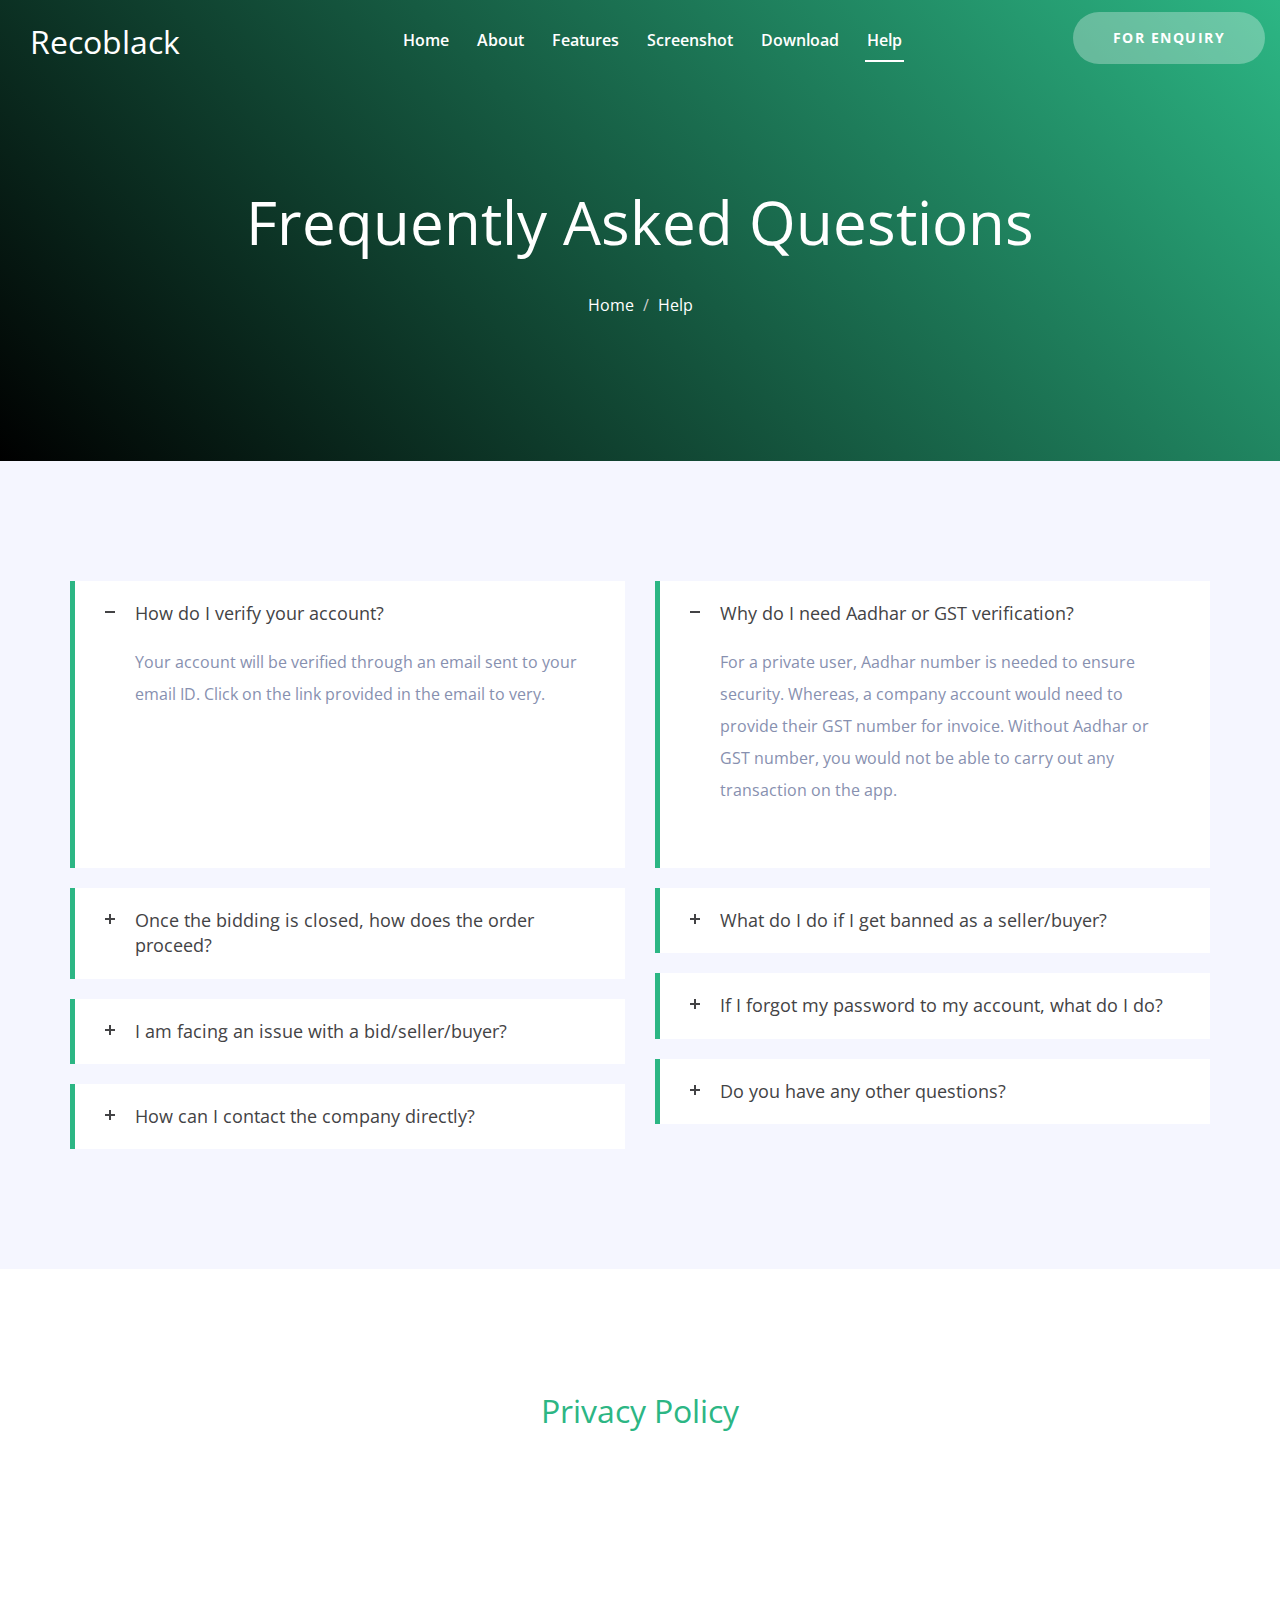
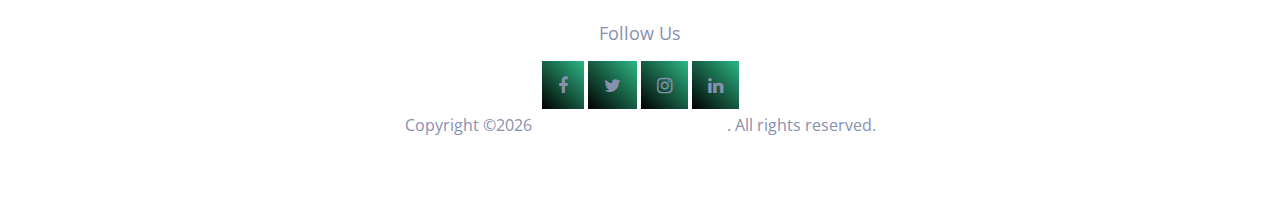
==== commit 571abfbc: "Update help.html" ====
--- a/help.html
+++ b/help.html
@@ -3,7 +3,6 @@
 
 <head>
     <meta charset="utf-8">
-    <meta name="author" content="Ashekur Rahman">
     <meta name="description" content="">
     <meta name="keywords" content="HTML,CSS,XML,JavaScript">
     <meta http-equiv="x-ua-compatible" content="ie=edge">
--- a/style.css
+++ b/style.css
@@ -739,7 +739,7 @@
     margin: 6.5% 24.5% 6% 25%;
     /* margin: 7% 44% 6% 2%; */
     overflow: hidden;
-    border-radius: 20px;
+    border-radius: 16px;
 }
 
 .gallery-slide2 .owl-controls {
@@ -1483,4 +1483,4 @@
 .fillbutton:hover{
     background: gainsboro;
     color: #000000;
-}+}
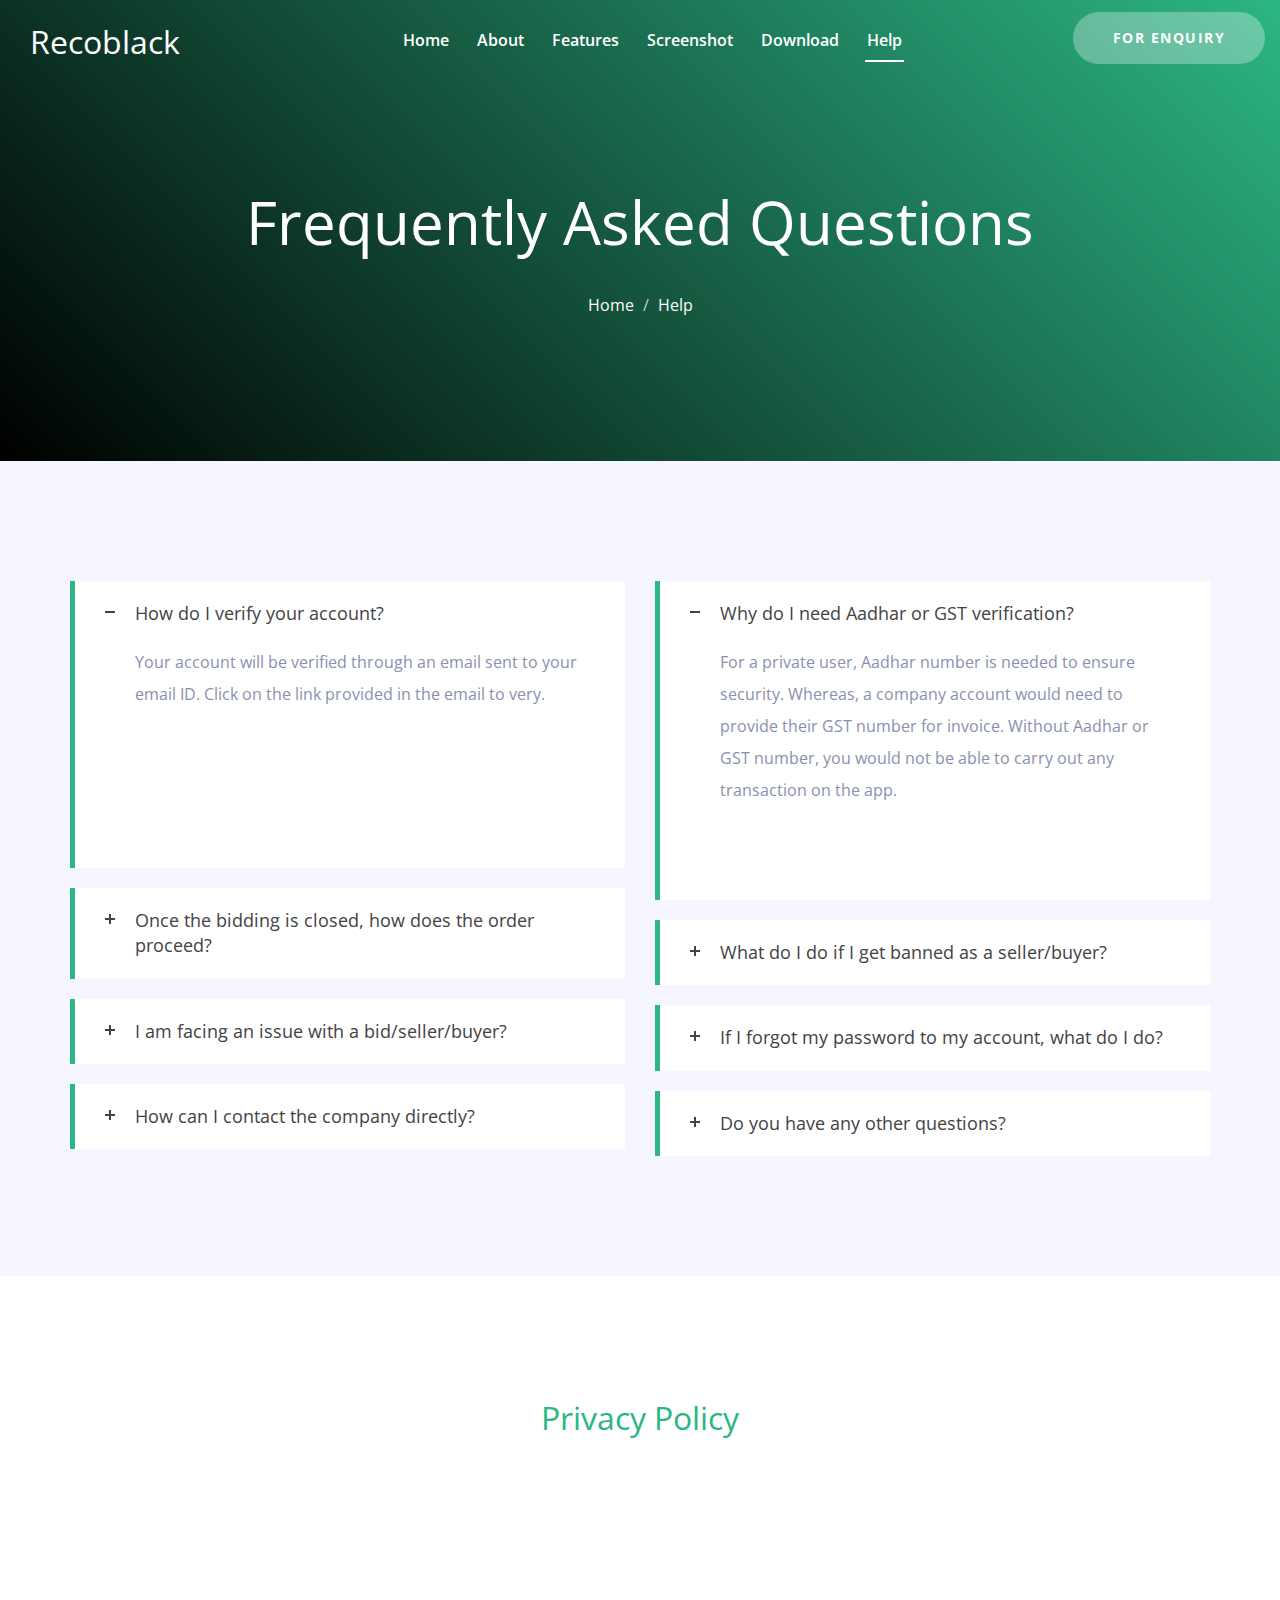
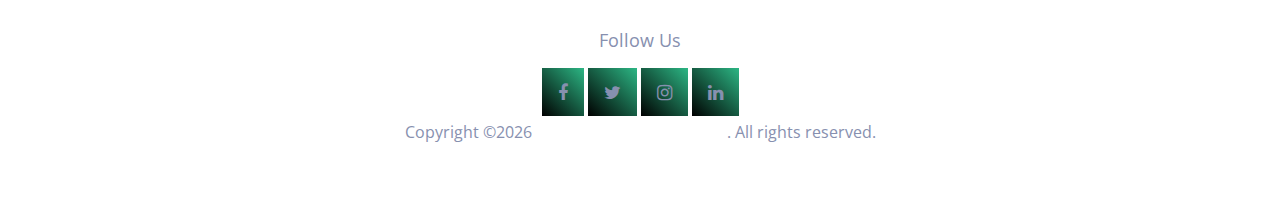
==== commit ae14348f: "Add files via upload" ====
--- a/help.html
+++ b/help.html
@@ -3,6 +3,7 @@
 
 <head>
     <meta charset="utf-8">
+    <meta name="author" content="Ashekur Rahman">
     <meta name="description" content="">
     <meta name="keywords" content="HTML,CSS,XML,JavaScript">
     <meta http-equiv="x-ua-compatible" content="ie=edge">
